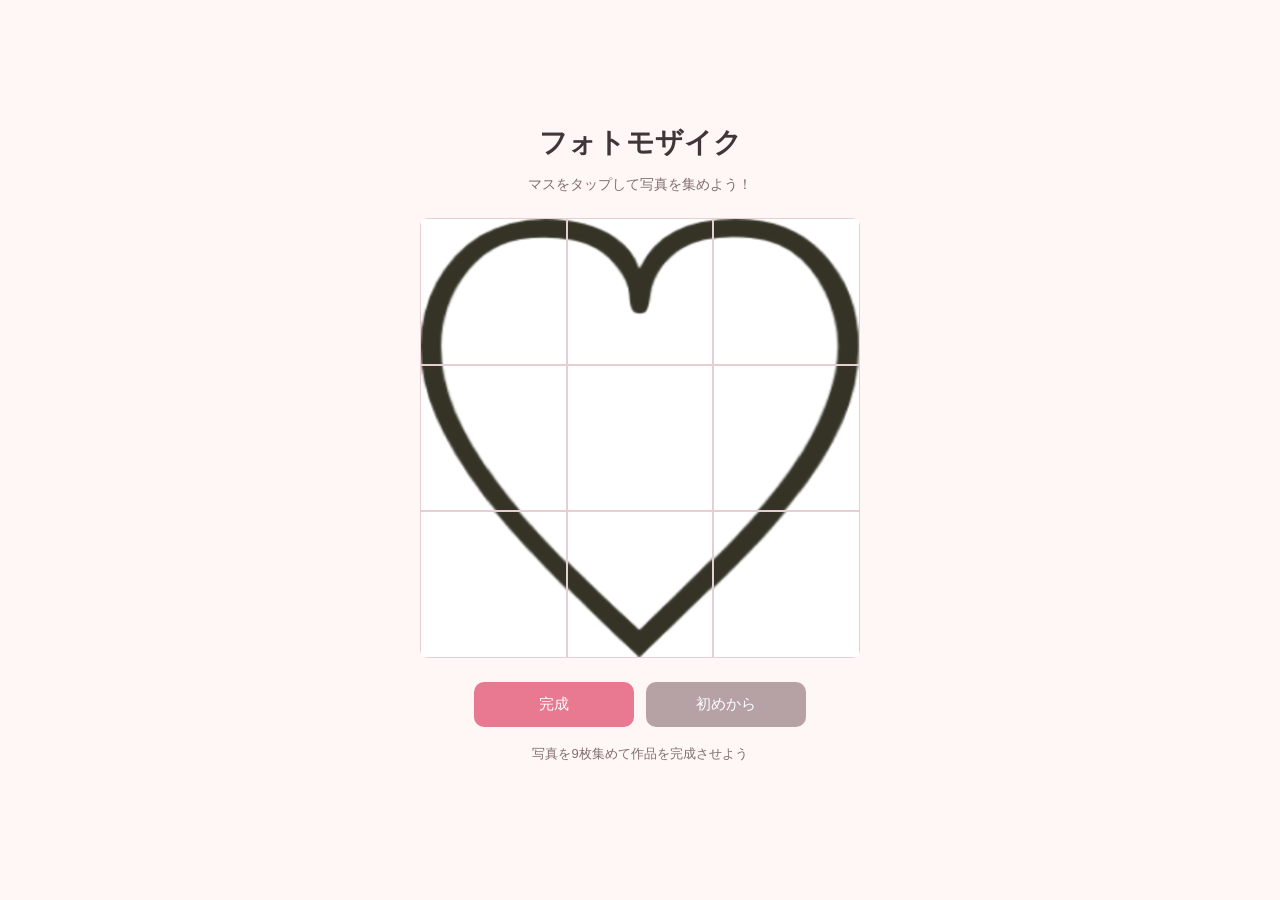
==== index.html @ e472da80 "Add files via upload" ====
<!DOCTYPE html>
<html lang="ja">
<head>
  <meta charset="UTF-8">
  <meta name="viewport" content="width=device-width, initial-scale=1.0">
  <title>フォトモザイク</title>
  <link rel="stylesheet" href="styles.css">
</head>
<body>
  <main class="container">
    <h1>フォトモザイク</h1>
    <p class="message">マスをタップして写真を集めよう！</p>

    <div class="grid" id="photoGrid">
      <button class="cell" data-index="0" aria-label="1マス目"></button>
      <button class="cell" data-index="1" aria-label="2マス目"></button>
      <button class="cell" data-index="2" aria-label="3マス目"></button>
      <button class="cell" data-index="3" aria-label="4マス目"></button>
      <button class="cell" data-index="4" aria-label="5マス目"></button>
      <button class="cell" data-index="5" aria-label="6マス目"></button>
      <button class="cell" data-index="6" aria-label="7マス目"></button>
      <button class="cell" data-index="7" aria-label="8マス目"></button>
      <button class="cell" data-index="8" aria-label="9マス目"></button>
    </div>

    <div class="buttons">
      <button id="completeBtn" type="button">完成</button>
      <button id="resetBtn" type="button">初めから</button>
    </div>

    <p id="status" class="status">写真を9枚集めて作品を完成させよう</p>
    
    <section id="cameraModal" class="camera-modal" hidden>
      <div class="camera-panel">
        <h2>写真を撮ろう</h2>

        <div class="camera-view">
            <video id="cameraPreview" autoplay playsinline></video>
            <div id="cameraGuide" class="camera-guide"></div>
        </div>


        <p id="cameraMessage">カメラを準備しています...</p>

        <div class="camera-buttons">
          <button id="takePhotoBtn" type="button">撮影する</button>
          <button id="cancelCameraBtn" type="button">キャンセル</button>
        </div>
      </div>
    </section>

    <canvas id="photoCanvas" hidden></canvas>

  </main>

  <script src="script.js"></script>
</body>
</html>
---- styles.css ----
* {
  box-sizing: border-box;
}

body {
  margin: 0;
  padding: 24px 12px;
  min-height: 100vh;
  display: flex;
  justify-content: center;
  align-items: center;
  background: #fff7f5;
  font-family: sans-serif;
  color: #403638;
}

.container {
  width: 100%;
  max-width: 440px;
  text-align: center;
}

h1 {
  margin: 0 0 10px;
  font-size: 28px;
}

.message {
  margin-bottom: 24px;
  color: #806e71;
  font-size: 14px;
}

.grid {
  display: grid;
  grid-template-columns: repeat(3, minmax(0, 1fr));
  gap: 0px;
  width: 100%;
  overflow: hidden;
  border-radius: 8px;
}

.cell {
  position: relative;
  aspect-ratio: 1 / 1;
  min-width: 0;
  padding: 0;
  overflow: hidden;
  border: 1px solid #e6cfd2;
  background-color: #fff;
  background-size: cover;
  background-position: center;
  cursor: pointer;
}

.cell:focus-visible,
.buttons button:focus-visible {
  outline: 3px solid #8e5263;
  outline-offset: 2px;
}

.buttons {
  display: flex;
  justify-content: center;
  gap: 12px;
  margin-top: 24px;
}

.buttons button {
  flex: 1;
  max-width: 160px;
  padding: 13px 10px;
  border: none;
  border-radius: 10px;
  background: #e97991;
  color: white;
  font-size: 15px;
  cursor: pointer;
}

.buttons button:hover {
  background: #d9637c;
}

#resetBtn {
  background: #b6a2a5;
}

#resetBtn:hover {
  background: #988387;
}

.status {
  margin-top: 18px;
  font-size: 13px;
  color: #806e71;
}

/* ハートの線画ガイド */
.cell::before {
  content: "";
  position: absolute;
  inset: 0;
  background-image: url("images/heart.png");
  background-repeat: no-repeat;
  background-size: 300% 300%;
  pointer-events: none;
  z-index: 2;
}

/* 1段目 */
.cell[data-index="0"]::before {
  background-position: 0% 0%;
}
.cell[data-index="1"]::before {
  background-position: 50% 0%;
}
.cell[data-index="2"]::before {
  background-position: 100% 0%;
}

/* 2段目 */
.cell[data-index="3"]::before {
  background-position: 0% 50%;
}
.cell[data-index="4"]::before {
  background-position: 50% 50%;
}
.cell[data-index="5"]::before {
  background-position: 100% 50%;
}

/* 3段目 */
.cell[data-index="6"]::before {
  background-position: 0% 100%;
}
.cell[data-index="7"]::before {
  background-position: 50% 100%;
}
.cell[data-index="8"]::before {
  background-position: 100% 100%;
}

/* 完成したらハートの線画を非表示にする */
body.completed .cell::before {
  display: none;
}

/* カメラ画面 */
.camera-modal {
  position: fixed;
  inset: 0;
  z-index: 100;
  display: flex;
  align-items: center;
  justify-content: center;
  padding: 16px;
  background: rgba(0, 0, 0, 0.75);
}

.camera-modal[hidden] {
  display: none;
}

.camera-panel {
  width: 100%;
  max-width: 480px;
  padding: 20px;
  border-radius: 16px;
  background: white;
  text-align: center;
}

.camera-panel h2 {
  margin: 0 0 16px;
  font-size: 22px;
}

#cameraPreview {
  display: block;
  width: 100%;
  max-height: 55vh;
  object-fit: contain;
  background: #222;
  border-radius: 10px;
}

#cameraMessage {
  font-size: 14px;
  color: #806e71;
}

.camera-buttons {
  display: flex;
  justify-content: center;
  gap: 10px;
  margin-top: 16px;
}

.camera-buttons button {
  flex: 1;
  padding: 12px 8px;
  border: none;
  border-radius: 10px;
  background: #e97991;
  color: white;
  font-size: 15px;
  cursor: pointer;
}

#cancelCameraBtn {
  background: #988387;
}

/* カメラ映像とガイド線を重ねる */
.camera-view {
  position: relative;
  width: 100%;
  overflow: hidden;
  border-radius: 10px;
  background: #222;
}

.camera-view #cameraPreview {
  display: block;
  width: 100%;
  max-height: 55vh;
  aspect-ratio: 1 / 1;
  object-fit: cover;
  border-radius: 0;
}

.camera-guide {
  position: absolute;
  inset: 0;
  z-index: 2;
  pointer-events: none;
  background-image: url("images/heart.png");
  background-repeat: no-repeat;
  background-size: 300% 300%;
  opacity: 0.8;
}

/* 完成した作品の表示 */
body.completed .grid {
  gap: 0;
  border-radius: 0;
}

body.completed .cell {
  border: 0;
  border-radius: 0;
  cursor: default;
}

body.completed .cell:active {
  transform: none;
}

body.completed .cell::before {
  display: none;
}

/* 完成後はボタンを見やすくする */
body.completed #completeBtn {
  background: #988387;
}
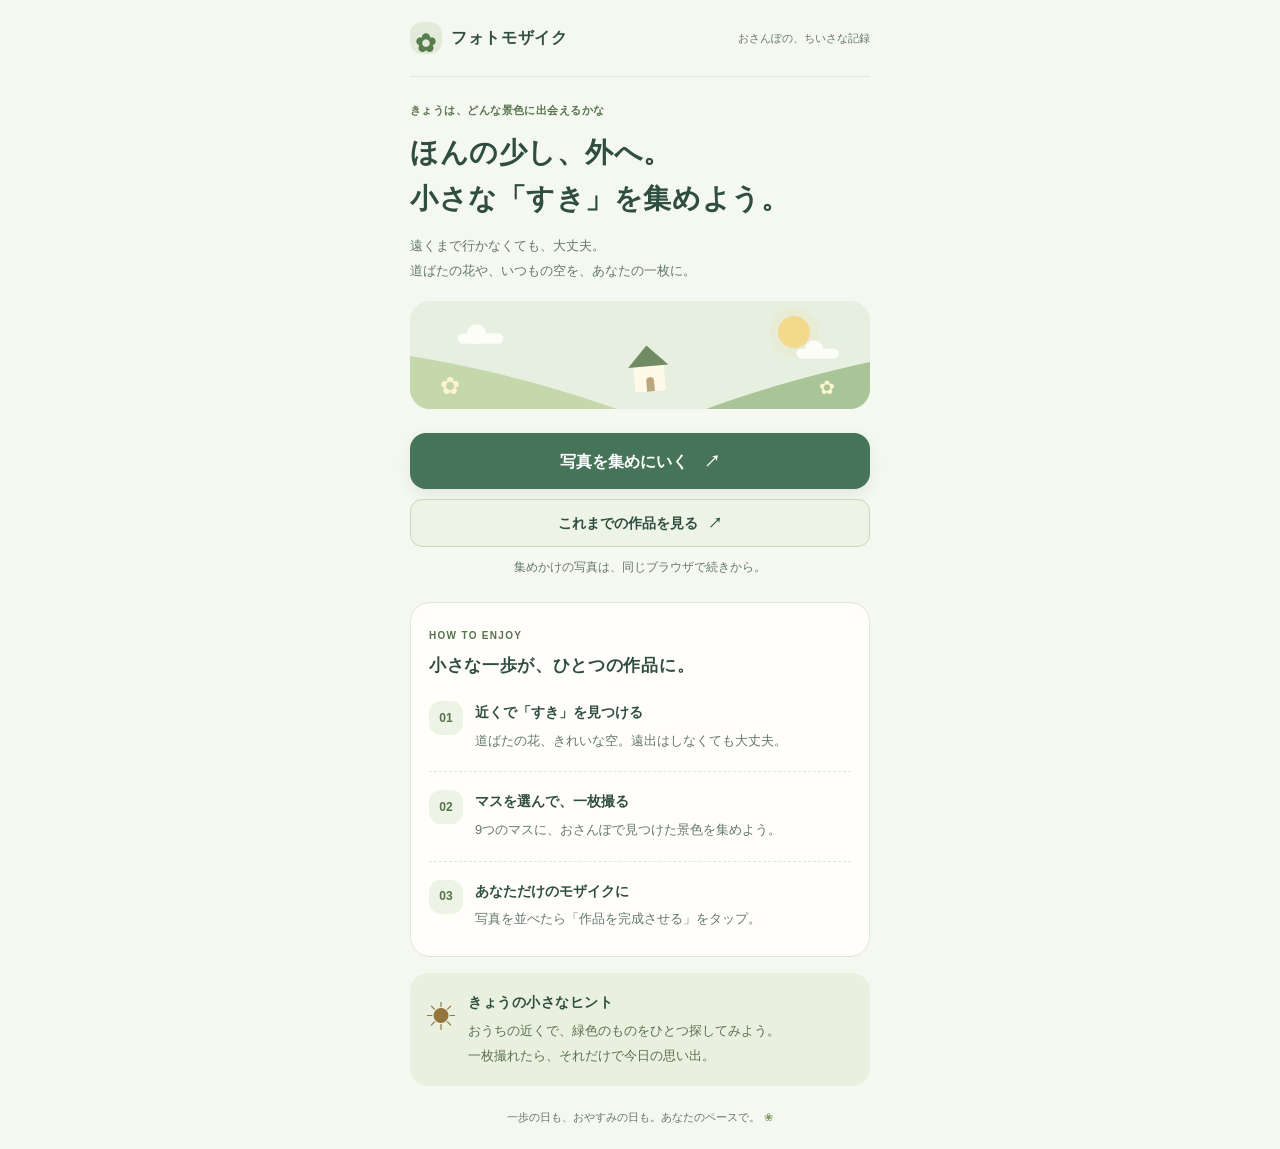
==== commit 1dc8885c: "Add files via upload" ====
--- a/index.html
+++ b/index.html
@@ -3,57 +3,49 @@
 <html lang="ja">
 <head>
   <meta charset="UTF-8">
-  <meta name="viewport" content="width=device-width, initial-scale=1.0">
+  <meta name="viewport" content="width=device-width, initial-scale=1.0, viewport-fit=cover">
   <title>フォトモザイク</title>
   <link rel="stylesheet" href="styles.css">
 </head>
-<body>
+<body class="home-page">
   <main class="container">
-    <h1>フォトモザイク</h1>
-    <p class="message">マスをタップして写真を集めよう！</p>
+    <header class="site-header">
+      <a class="brand" href="index.html" aria-label="フォトモザイク ホーム"><span class="brand-icon" aria-hidden="true">✿</span> フォトモザイク</a>
+      <span class="header-note">おさんぽの、ちいさな記録</span>
+    </header>
 
-    <div class="grid" id="photoGrid">
-      <button class="cell" data-index="0" aria-label="1マス目"></button>
-      <button class="cell" data-index="1" aria-label="2マス目"></button>
-      <button class="cell" data-index="2" aria-label="3マス目"></button>
-      <button class="cell" data-index="3" aria-label="4マス目"></button>
-      <button class="cell" data-index="4" aria-label="5マス目"></button>
-      <button class="cell" data-index="5" aria-label="6マス目"></button>
-      <button class="cell" data-index="6" aria-label="7マス目"></button>
-      <button class="cell" data-index="7" aria-label="8マス目"></button>
-      <button class="cell" data-index="8" aria-label="9マス目"></button>
-    </div>
-
-    <div class="buttons">
-      <button id="completeBtn" type="button">完成</button>
-      <button id="resetBtn" type="button">初めから</button>
-    </div>
-
-    <p id="status" class="status">写真を9枚集めて作品を完成させよう</p>
-    
-    <section id="cameraModal" class="camera-modal" hidden>
-      <div class="camera-panel">
-        <h2>写真を撮ろう</h2>
-
-        <div class="camera-view">
-            <video id="cameraPreview" autoplay playsinline></video>
-            <div id="cameraGuide" class="camera-guide"></div>
-        </div>
-
-
-        <p id="cameraMessage">カメラを準備しています...</p>
-
-        <div class="camera-buttons">
-          <button id="takePhotoBtn" type="button">撮影する</button>
-          <button id="cancelCameraBtn" type="button">キャンセル</button>
-        </div>
+    <section class="welcome" aria-labelledby="welcomeTitle">
+      <div class="welcome-copy">
+        <p class="eyebrow">きょうは、どんな景色に出会えるかな</p>
+        <h1 id="welcomeTitle">ほんの少し、外へ。<br>小さな「すき」を<br class="mobile-break">集めよう。</h1>
+        <p class="message">遠くまで行かなくても、大丈夫。<br>道ばたの花や、いつもの空を、あなたの一枚に。</p>
+      </div>
+      <div class="landscape" aria-hidden="true">
+        <span class="sun"></span><span class="cloud cloud-one"></span><span class="cloud cloud-two"></span>
+        <span class="hill hill-back"></span><span class="hill hill-front"></span>
+        <span class="little-house"><i></i></span>
+        <span class="flower flower-one">✿</span><span class="flower flower-two">✿</span><span class="flower flower-three">✿</span>
+        <span class="landscape-caption">ひと息ついたら、ひと歩き。</span>
       </div>
     </section>
 
-    <canvas id="photoCanvas" hidden></canvas>
+    <section class="home-start" aria-label="おさんぽをはじめる">
+      <a class="primary-link" href="mosaic.html">写真を集めにいく <span aria-hidden="true">↗</span></a>
+      <a class="secondary-link" href="gallery.html">これまでの作品を見る <span aria-hidden="true">↗</span></a>
+      <p class="start-note">集めかけの写真は、同じブラウザで続きから。</p>
+    </section>
 
+    <section class="howto-card" aria-labelledby="howtoTitle">
+      <p class="eyebrow">HOW TO ENJOY</p>
+      <h2 id="howtoTitle">小さな一歩が、ひとつの作品に。</h2>
+      <ol class="howto-list">
+        <li><span class="step-number" aria-hidden="true">01</span><div><h3>近くで「すき」を見つける</h3><p>道ばたの花、きれいな空。遠出はしなくても大丈夫。</p></div></li>
+        <li><span class="step-number" aria-hidden="true">02</span><div><h3>マスを選んで、一枚撮る</h3><p>9つのマスに、おさんぽで見つけた景色を集めよう。</p></div></li>
+        <li><span class="step-number" aria-hidden="true">03</span><div><h3>あなただけのモザイクに</h3><p>写真を並べたら「作品を完成させる」をタップ。</p></div></li>
+      </ol>
+    </section>
+    <aside class="outing-tip"><span class="tip-icon" aria-hidden="true">☀</span><div><h2>きょうの小さなヒント</h2><p>おうちの近くで、緑色のものをひとつ探してみよう。<br>一枚撮れたら、それだけで今日の思い出。</p></div></aside>
+    <footer>一歩の日も、おやすみの日も。あなたのペースで。<span aria-hidden="true"> ❀</span></footer>
   </main>
-
-  <script src="script.js"></script>
 </body>
 </html>
--- a/styles.css
+++ b/styles.css
@@ -266,3 +266,204 @@
 body.completed #completeBtn {
   background: #988387;
 }
+
+/* Soft green home theme. Camera and heart-guide geometry stay unchanged. */
+:root { color-scheme: light; --ink: #304e40; --muted: #63786a; --green: #467458; }
+body { display: block; padding: 0 24px; background: #f5f8f0; color: var(--ink); font-family: "Hiragino Maru Gothic ProN", "Yu Gothic", Meiryo, sans-serif; line-height: 1.7; }
+.container { max-width: 880px; margin: 0 auto; text-align: left; }
+.site-header { display: flex; align-items: center; justify-content: space-between; padding: 25px 0; border-bottom: 1px solid #dfe7d9; }
+.brand { display: inline-flex; align-items: center; gap: 9px; color: var(--ink); text-decoration: none; font-size: 17px; font-weight: 700; letter-spacing: .04em; }
+.brand-icon { display: grid; place-items: center; width: 36px; height: 36px; border-radius: 12px; background: #e2ebd9; color: #577c4d; font-size: 28px; }
+.header-note { font-size: 11px; letter-spacing: .12em; color: var(--muted); }
+.welcome { display: grid; grid-template-columns: 1.15fr 1fr; align-items: center; gap: 24px; padding: 42px 0 34px; }
+.eyebrow { margin: 0 0 12px; color: #56734d; font-size: 10px; font-weight: 700; letter-spacing: .13em; }
+h1 { font-size: clamp(25px, 3.5vw, 34px); line-height: 1.65; letter-spacing: .07em; margin: 0 0 14px; }
+.mobile-break { display: none; }
+.message { font-size: 12px; line-height: 2; color: var(--muted); margin: 0; }
+.landscape { height: 235px; position: relative; overflow: hidden; border-radius: 48% 48% 30px 30px; background: #e7efe0; isolation: isolate; }
+.sun { position: absolute; width: 49px; height: 49px; border-radius: 50%; background: #f2d98c; top: 32px; right: 70px; box-shadow: 0 0 0 9px #f2d98c24; }
+.cloud { position: absolute; width: 65px; height: 15px; background: #fcfdf6; border-radius: 30px; }
+.cloud::before { content: ''; position: absolute; width: 28px; height: 28px; left: 13px; bottom: 0; background: inherit; border-radius: 50%; }
+.cloud-one { top: 62px; left: 41px; }.cloud-two { top: 102px; right: 29px; transform: scale(.65); }
+.hill { position: absolute; width: 145%; height: 180px; border-radius: 50%; }
+.hill-back { background: #c4d8ac; left: -60%; top: 126px; transform: rotate(13deg); }.hill-front { background: #a9c598; right: -60%; top: 148px; transform: rotate(-16deg); }
+.little-house { position: absolute; width: 47px; height: 43px; left: 45%; top: 120px; background: #fff9e8; border-radius: 3px; transform: rotate(-5deg); }
+.little-house::before { content: ''; position: absolute; width: 0; height: 0; border-left: 31px solid transparent; border-right: 31px solid transparent; border-bottom: 32px solid #718b64; left: -8px; top: -28px; }
+.little-house i { position: absolute; width: 12px; height: 22px; background: #bca77d; bottom: 0; left: 18px; border-radius: 7px 7px 0 0; }
+.flower { position: absolute; color: #fff4ce; font-size: 28px; }.flower-one { left: 30px; bottom: 25px; }.flower-two { right: 48px; bottom: 40px; font-size: 23px; }.flower-three { left: 75px; bottom: 52px; font-size: 18px; }
+.landscape-caption { position: absolute; bottom: 12px; width: 100%; text-align: center; font-size: 9px; color: #304e40; letter-spacing: .12em; }
+.mosaic-card { padding: 28px 36px 22px; background: #fffefa; border: 1px solid #e0e7d9; border-radius: 24px; box-shadow: 0 8px 30px #354f3610; }
+.card-heading { display: flex; align-items: center; justify-content: space-between; gap: 12px; }.card-heading .eyebrow { font-size: 9px; margin-bottom: 4px; letter-spacing: .18em; }
+h2 { margin: 0; font-size: 18px; letter-spacing: .04em; }.collection-badge { background: #edf3e5; border-radius: 20px; padding: 5px 11px; font-size: 10px; color: #58734b; white-space: nowrap; }
+.grid-instruction { margin: 13px 0 20px; font-size: 12px; color: var(--muted); }
+.grid { max-width: 390px; margin: 0 auto; border-radius: 12px; border: 1px solid #ccd9c2; background: #eff4e8; }
+.cell { border: 1px solid #d6e0cd; background-color: #f0f5e9; transition: background-color .2s; }
+.cell:hover { background-color: #e0ebd7; }
+.cell:focus-visible, button:focus-visible, a:focus-visible { outline: 3px solid #467458; outline-offset: 3px; }
+.buttons { max-width: 390px; margin: 22px auto 0; gap: 10px; }
+.buttons button, .camera-buttons button { font-family: inherit; background: var(--green); border-radius: 12px; font-size: 13px; font-weight: 700; min-height: 46px; }
+.buttons button { max-width: none; }.buttons #completeBtn { flex: 2; }.buttons #completeBtn span { margin-left: 10px; }
+.buttons button:hover, .camera-buttons button:hover { background: #355f45; }
+#resetBtn, #cancelCameraBtn { color: #50664f; background: #eaf0e3; }#resetBtn:hover, #cancelCameraBtn:hover { background: #dce7d2; }
+.status { margin: 15px 0 0; text-align: center; font-size: 11px; color: var(--muted); }
+.outing-tip { display: flex; gap: 15px; align-items: center; padding: 22px 26px; margin-top: 20px; border-radius: 18px; background: #e9f0df; }.tip-icon { color: #94763c; font-size: 30px; }.outing-tip h2 { font-size: 12px; }.outing-tip p { margin: 4px 0 0; font-size: 11px; color: #5a7051; line-height: 1.9; }
+footer { padding: 24px 0; text-align: center; font-size: 10px; color: var(--muted); letter-spacing: .05em; }footer span { color: #79945e; }
+.camera-panel { background: #fffefa; border-radius: 22px; max-height: calc(100dvh - 32px); overflow-y: auto; }.camera-panel h2 { color: var(--ink); }#cameraMessage { color: var(--muted); }.camera-buttons button:disabled { opacity: .5; cursor: wait; }
+body.completed #completeBtn { background: #62765c; }
+/* Phone-first layout, also kept compact on larger screens. */
+body {
+  padding: env(safe-area-inset-top, 0px) max(16px, env(safe-area-inset-right, 0px)) env(safe-area-inset-bottom, 0px) max(16px, env(safe-area-inset-left, 0px));
+  -webkit-text-size-adjust: 100%;
+}
+.container { max-width: 460px; }
+.site-header { padding: 16px 0; gap: 8px; flex-wrap: wrap; }
+.brand { min-height: 44px; font-size: 16px; }
+.brand-icon { width: 32px; height: 32px; font-size: 25px; }
+.header-note { font-size: 11px; letter-spacing: 0; }
+.welcome { grid-template-columns: minmax(0, 1fr); gap: 18px; padding: 24px 0; }
+.welcome-copy { min-width: 0; }
+.welcome .eyebrow { font-size: 11px; letter-spacing: .04em; margin-bottom: 10px; }
+h1 { font-size: clamp(23px, 6vw, 28px); line-height: 1.65; letter-spacing: .02em; margin-bottom: 12px; }
+.mobile-break { display: none; }
+.message { font-size: 13px; line-height: 1.9; }
+.landscape { height: 108px; border-radius: 20px; }
+.sun { width: 32px; height: 32px; top: 15px; right: 60px; }
+.cloud-one { top: 30px; left: 38px; transform: scale(.7); }
+.cloud-two { top: 45px; right: 20px; }
+.hill-back { top: 68px; }
+.hill-front { top: 78px; }
+.little-house { top: 55px; left: 47%; transform: scale(.65) rotate(-5deg); }
+.flower-one { bottom: 3px; left: 30px; font-size: 24px; }
+.flower-two { bottom: 5px; right: 35px; font-size: 19px; }
+.flower-three, .landscape-caption { display: none; }
+.mosaic-card { padding: 22px 14px 18px; border-radius: 20px; }
+.card-heading { align-items: flex-start; flex-direction: column; gap: 8px; }
+.card-heading .eyebrow { font-size: 10px; }
+h2 { font-size: 17px; }
+.collection-badge { font-size: 11px; padding: 4px 10px; }
+.grid-instruction { font-size: 13px; margin: 12px 0 16px; }
+.grid { max-width: none; }
+.buttons { max-width: none; margin-top: 18px; flex-direction: column; gap: 8px; }
+.buttons button, .camera-buttons button { flex: auto; width: 100%; min-height: 52px; font-size: 15px; padding: 13px 12px; touch-action: manipulation; }
+.buttons #completeBtn { flex: auto; }
+#resetBtn { background: transparent; border: 1px solid #c9d7bf; }
+.status { font-size: 12px; line-height: 1.8; margin-top: 12px; overflow-wrap: anywhere; }
+.cell { touch-action: manipulation; }
+.outing-tip { padding: 18px 16px; align-items: flex-start; gap: 12px; margin-top: 16px; }
+.outing-tip > div { min-width: 0; }
+.outing-tip h2 { font-size: 14px; }
+.outing-tip p { font-size: 13px; }
+footer { padding: 22px 0; font-size: 11px; letter-spacing: 0; }
+.camera-modal {
+  padding: max(12px, env(safe-area-inset-top, 0px)) max(12px, env(safe-area-inset-right, 0px)) max(12px, env(safe-area-inset-bottom, 0px)) max(12px, env(safe-area-inset-left, 0px));
+  overflow-y: auto;
+  overscroll-behavior: contain;
+}
+.camera-panel { padding: 18px 14px; max-width: 460px; max-height: calc(100vh - 48px); max-height: calc(100dvh - max(24px, env(safe-area-inset-top, 0px)) - max(24px, env(safe-area-inset-bottom, 0px))); }
+.camera-panel h2 { font-size: 20px; margin-bottom: 14px; }
+.camera-view { width: min(100%, 50vh); width: min(100%, 50dvh); margin-inline: auto; }
+.camera-view #cameraPreview { max-height: none; }
+#cameraMessage { font-size: 14px; overflow-wrap: anywhere; }
+.camera-buttons { flex-direction: column; gap: 8px; }
+@media (hover: none) {
+  .cell:hover { background-color: #f0f5e9; }
+  .cell:active { background-color: #e0ebd7; }
+}
+@media (prefers-reduced-motion: reduce) { .cell { transition: none; } }
+
+/* Shared navigation and home-page content. */
+.home-start { margin: 0 0 24px; }
+.primary-link {
+  display: flex;
+  align-items: center;
+  justify-content: center;
+  gap: 16px;
+  width: 100%;
+  min-height: 56px;
+  padding: 14px 18px;
+  border-radius: 16px;
+  background: var(--green);
+  color: #fff;
+  text-decoration: none;
+  font-size: 16px;
+  font-weight: 700;
+  touch-action: manipulation;
+  box-shadow: 0 5px 14px #354f3618;
+}
+.primary-link:active { background: #355f45; }
+.start-note { margin: 10px 0 0; text-align: center; font-size: 12px; color: var(--muted); }
+.howto-card {
+  padding: 24px 18px;
+  border: 1px solid #e0e7d9;
+  border-radius: 20px;
+  background: #fffefa;
+}
+.howto-card h2 { font-size: 17px; }
+.howto-card .eyebrow { font-size: 10px; margin-bottom: 8px; }
+.howto-list { list-style: none; margin: 20px 0 0; padding: 0; }
+.howto-list li { display: flex; align-items: flex-start; gap: 12px; }
+.howto-list li + li { margin-top: 18px; padding-top: 18px; border-top: 1px dashed #dfe7d9; }
+.step-number {
+  display: grid;
+  place-items: center;
+  flex: 0 0 34px;
+  height: 34px;
+  border-radius: 12px;
+  background: #edf3e5;
+  color: #56734d;
+  font-size: 12px;
+  font-weight: 700;
+}
+.howto-list li > div { min-width: 0; }
+.howto-list h3 { margin: 0 0 4px; font-size: 14px; }
+.howto-list p { margin: 0; color: var(--muted); font-size: 13px; line-height: 1.9; }
+.page-nav { padding-top: 12px; }
+.back-link {
+  display: inline-flex;
+  align-items: center;
+  gap: 8px;
+  min-height: 44px;
+  padding: 8px 4px;
+  color: var(--green);
+  font-size: 13px;
+  text-decoration: none;
+  touch-action: manipulation;
+}
+.back-link:active { text-decoration: underline; }
+.mosaic-intro { padding: 12px 0 24px; }
+.mosaic-intro .eyebrow { font-size: 11px; margin-bottom: 8px; }
+
+.page-nav { display: flex; justify-content: space-between; gap: 10px; flex-wrap: wrap; }
+.secondary-link {
+  display: flex; align-items: center; justify-content: center; gap: 10px;
+  min-height: 48px; width: 100%; padding: 11px 14px; margin-top: 10px;
+  border: 1px solid #c9d7bf; border-radius: 12px; background: #edf3e5;
+  color: var(--ink); font: inherit; font-size: 14px; font-weight: 700;
+  text-decoration: none; text-align: center; touch-action: manipulation; cursor: pointer;
+}
+.secondary-link:active { background: #dce7d2; }
+.completed-actions { margin-top: 18px; padding-top: 18px; border-top: 1px dashed #c9d7bf; }
+.completed-actions[hidden], .empty-gallery[hidden], #retryGallery[hidden] { display: none; }
+.buttons button:disabled { opacity: .65; cursor: default; }
+.gallery-status { margin: 0 0 18px; font-size: 13px; color: var(--muted); }
+.gallery-list { display: grid; gap: 20px; }
+.work-card { min-width: 0; overflow: hidden; border: 1px solid #e0e7d9; border-radius: 20px; background: #fffefa; box-shadow: 0 8px 30px #354f3610; }
+.work-card > img { display: block; width: 100%; height: auto; aspect-ratio: 1; }
+.work-details { padding: 18px; }
+.work-details h2 { font-size: 16px; margin-bottom: 5px; }
+.work-details time, .work-details p { font-size: 12px; color: var(--muted); }
+.work-details p { margin: 4px 0 12px; }
+.empty-gallery { text-align: center; }
+.empty-flower { font-size: 42px; color: #79945e; }
+.empty-gallery p, .storage-note { color: var(--muted); font-size: 12px; line-height: 1.9; }
+.empty-gallery .primary-link { margin-top: 20px; }
+.storage-note { margin: 22px 0 0; }
+.camera-session-notice { margin: 0 0 16px; padding: 12px; background: #edf3e5; border-radius: 12px; }
+.camera-session-notice[hidden] { display: none; }
+.camera-session-notice p { margin: 0; font-size: 12px; color: var(--muted); }
+.camera-session-notice .secondary-link { background: #fffefa; font-size: 12px; }
+.delete-work { color: #87534c; background: #fffefa; border-color: #dfcbc3; }
+.delete-work:active { background: #f6eae5; }
+.delete-work:disabled { opacity: .6; cursor: wait; }
+.completed-preview { display: block; width: 100%; height: auto; aspect-ratio: 1; }
+.completed-preview[hidden], body.completed #photoGrid { display: none; }
